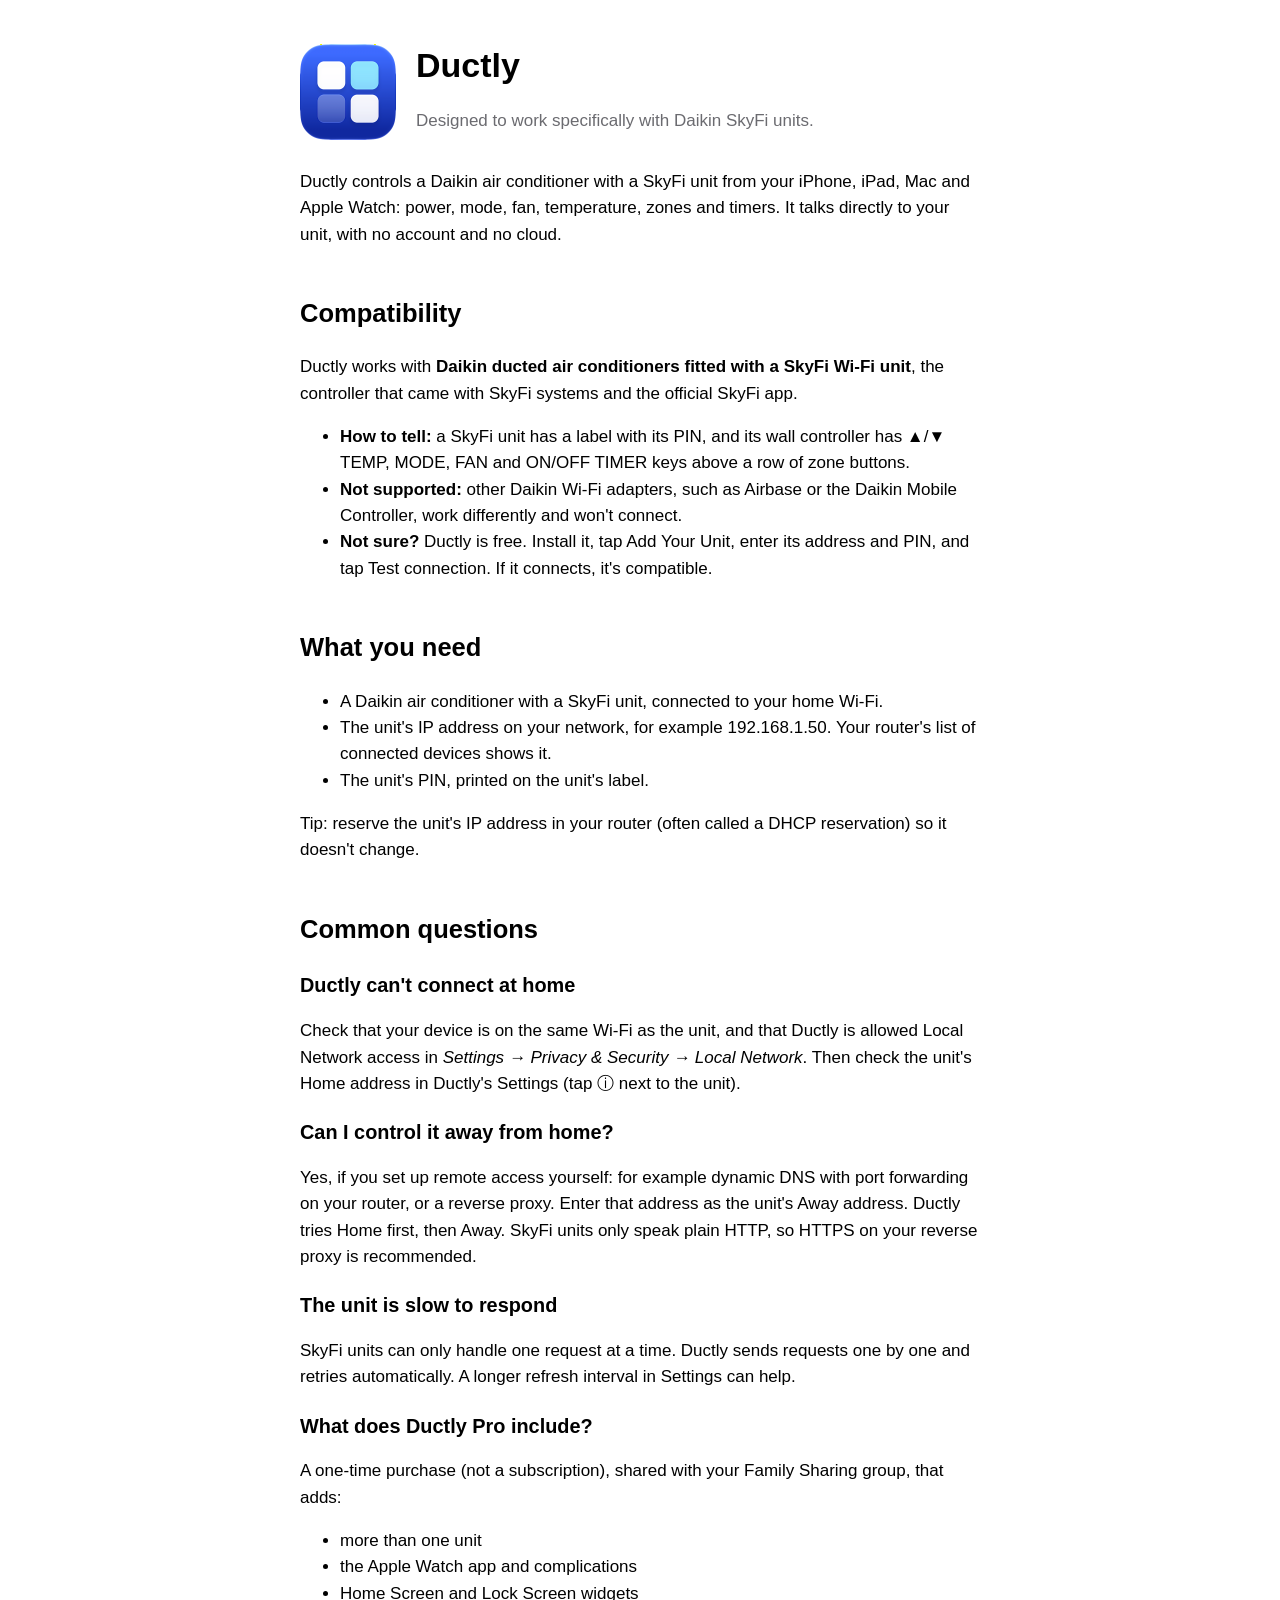
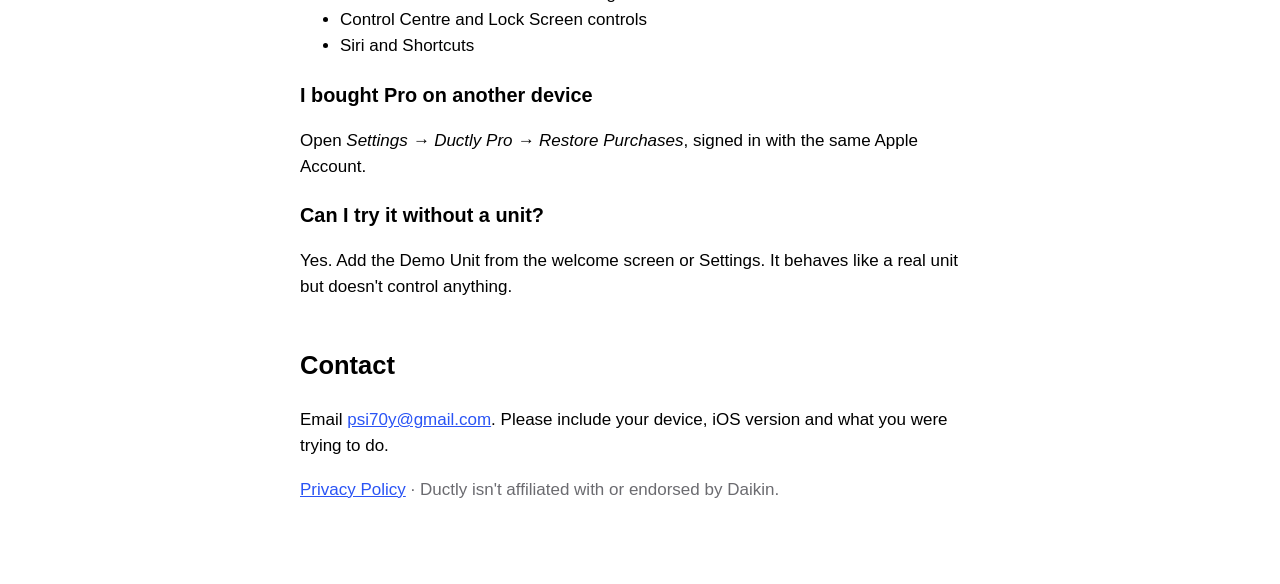
==== index.html @ b3763e6f "Publish the branded website" ====
<!doctype html>
<html lang="en-AU">
<head>
  <meta charset="utf-8">
  <meta name="viewport" content="width=device-width, initial-scale=1">
  <title>Ductly – Support</title>
  <link rel="stylesheet" href="style.css">
</head>
<body>
  <main>
    <header>
      <img src="icon.png" alt="" width="96" height="96">
      <div>
        <h1>Ductly</h1>
        <p class="muted">Designed to work specifically with Daikin SkyFi units.</p>
      </div>
    </header>

    <p>Ductly controls a Daikin air conditioner with a SkyFi unit from your iPhone, iPad, Mac and Apple Watch: power, mode, fan, temperature, zones and timers. It talks directly to your unit, with no account and no cloud.</p>

    <h2 id="compatibility">Compatibility</h2>
    <p>Ductly works with <strong>Daikin ducted air conditioners fitted with a SkyFi Wi‑Fi unit</strong>, the controller that came with SkyFi systems and the official SkyFi app.</p>
    <ul>
      <li><strong>How to tell:</strong> a SkyFi unit has a label with its PIN, and its wall controller has ▲/▼ TEMP, MODE, FAN and ON/OFF TIMER keys above a row of zone buttons.</li>
      <li><strong>Not supported:</strong> other Daikin Wi‑Fi adapters, such as Airbase or the Daikin Mobile Controller, work differently and won't connect.</li>
      <li><strong>Not sure?</strong> Ductly is free. Install it, tap Add Your Unit, enter its address and PIN, and tap Test connection. If it connects, it's compatible.</li>
    </ul>

    <h2>What you need</h2>
    <ul>
      <li>A Daikin air conditioner with a SkyFi unit, connected to your home Wi‑Fi.</li>
      <li>The unit's IP address on your network, for example 192.168.1.50. Your router's list of connected devices shows it.</li>
      <li>The unit's PIN, printed on the unit's label.</li>
    </ul>
    <p>Tip: reserve the unit's IP address in your router (often called a DHCP reservation) so it doesn't change.</p>

    <h2>Common questions</h2>

    <h3>Ductly can't connect at home</h3>
    <p>Check that your device is on the same Wi‑Fi as the unit, and that Ductly is allowed Local Network access in <em>Settings → Privacy &amp; Security → Local Network</em>. Then check the unit's Home address in Ductly's Settings (tap ⓘ next to the unit).</p>

    <h3>Can I control it away from home?</h3>
    <p>Yes, if you set up remote access yourself: for example dynamic DNS with port forwarding on your router, or a reverse proxy. Enter that address as the unit's Away address. Ductly tries Home first, then Away. SkyFi units only speak plain HTTP, so HTTPS on your reverse proxy is recommended.</p>

    <h3>The unit is slow to respond</h3>
    <p>SkyFi units can only handle one request at a time. Ductly sends requests one by one and retries automatically. A longer refresh interval in Settings can help.</p>

    <h3>What does Ductly Pro include?</h3>
    <p>A one-time purchase (not a subscription), shared with your Family Sharing group, that adds:</p>
    <ul>
      <li>more than one unit</li>
      <li>the Apple Watch app and complications</li>
      <li>Home Screen and Lock Screen widgets</li>
      <li>Control Centre and Lock Screen controls</li>
      <li>Siri and Shortcuts</li>
    </ul>

    <h3>I bought Pro on another device</h3>
    <p>Open <em>Settings → Ductly Pro → Restore Purchases</em>, signed in with the same Apple Account.</p>

    <h3>Can I try it without a unit?</h3>
    <p>Yes. Add the Demo Unit from the welcome screen or Settings. It behaves like a real unit but doesn't control anything.</p>

    <h2>Contact</h2>
    <p>Email <a href="mailto:psi70y@gmail.com">psi70y@gmail.com</a>. Please include your device, iOS version and what you were trying to do.</p>

    <p class="muted"><a href="privacy.html">Privacy Policy</a> · Ductly isn't affiliated with or endorsed by Daikin.</p>
  </main>
</body>
</html>
---- style.css ----
:root { color-scheme: light dark; --accent: #2A54F5; }
body { margin: 0; font: 17px/1.55 -apple-system, BlinkMacSystemFont, "Helvetica Neue", sans-serif; }
main { max-width: 680px; margin: 0 auto; padding: 32px 20px 64px; }
header { display: flex; align-items: center; gap: 20px; }
header img { border-radius: 22px; }
h1 { margin: 0.2em 0; }
h2 { margin-top: 1.8em; }
h3 { margin-bottom: 0.2em; }
a { color: var(--accent); }
.muted { color: #6b6b70; }
@media (prefers-color-scheme: dark) { :root { --accent: #8FB0FF; } .muted { color: #a0a0a8; } }
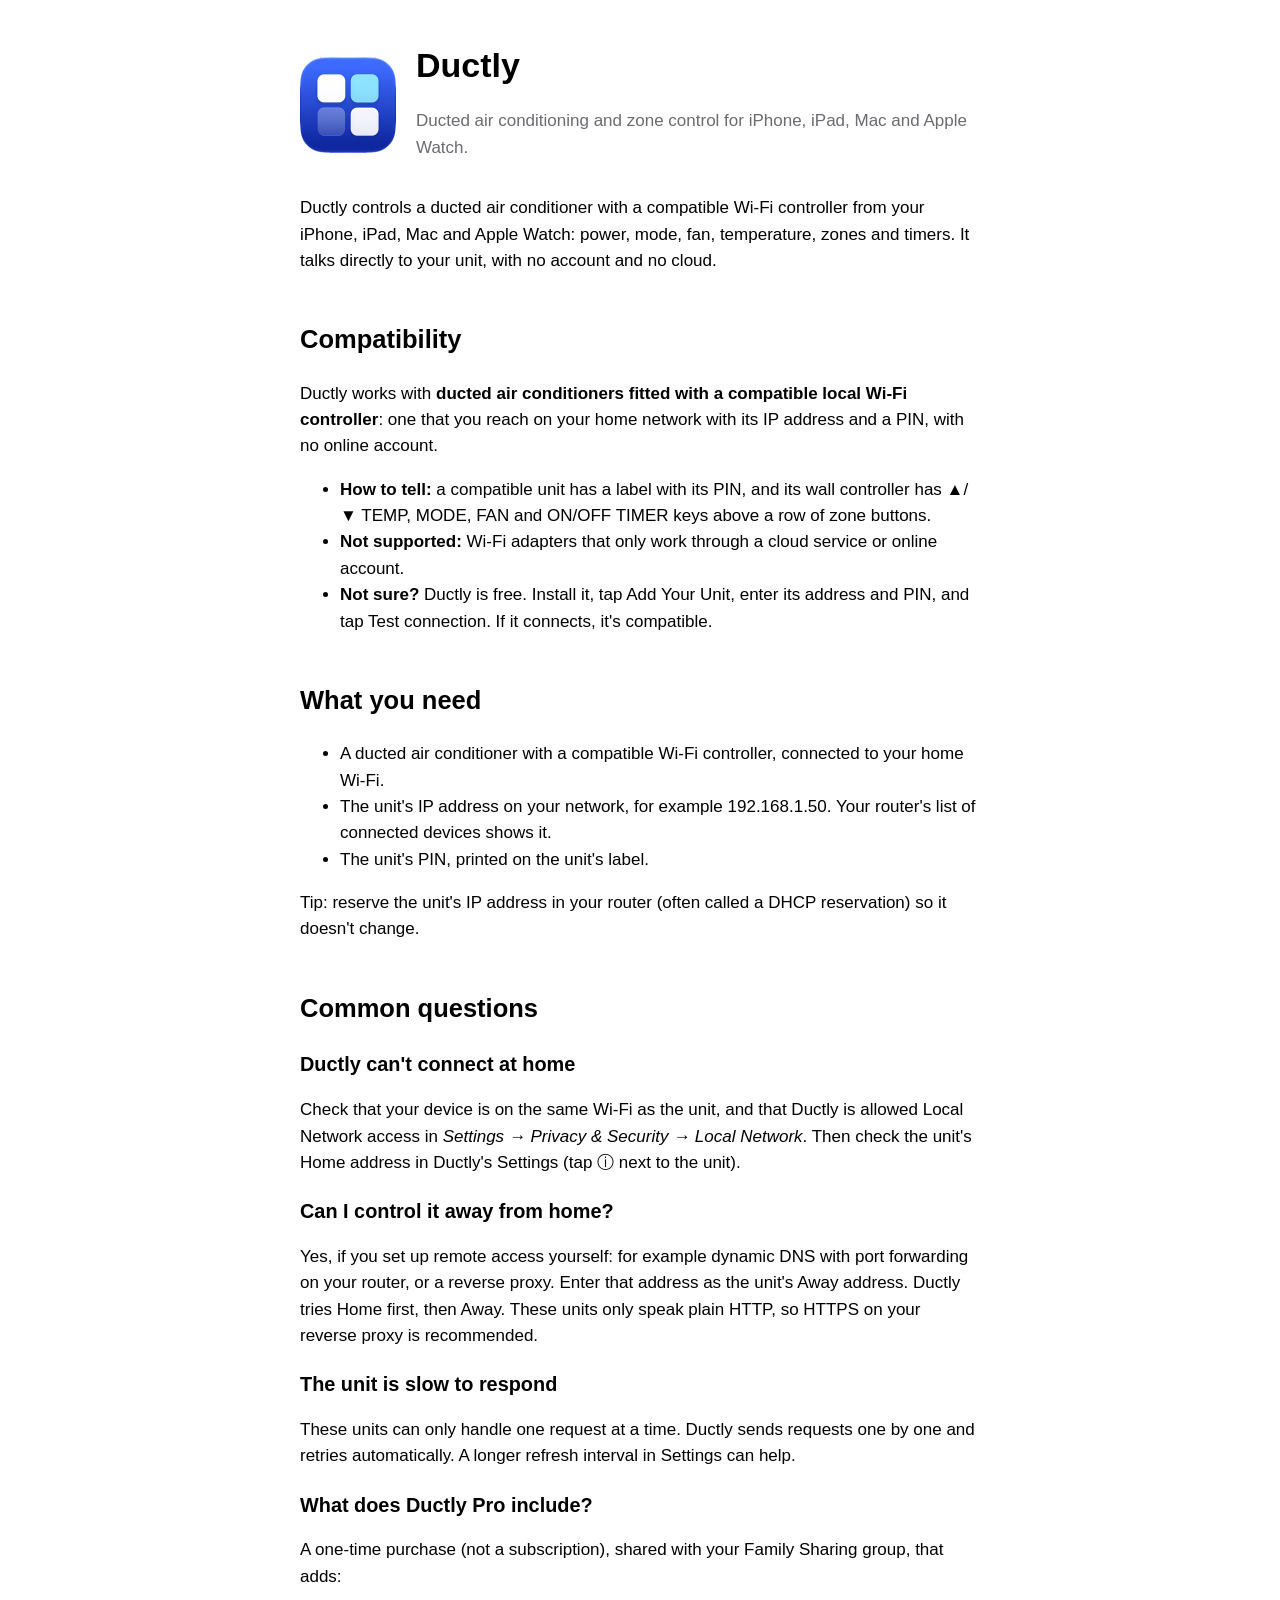
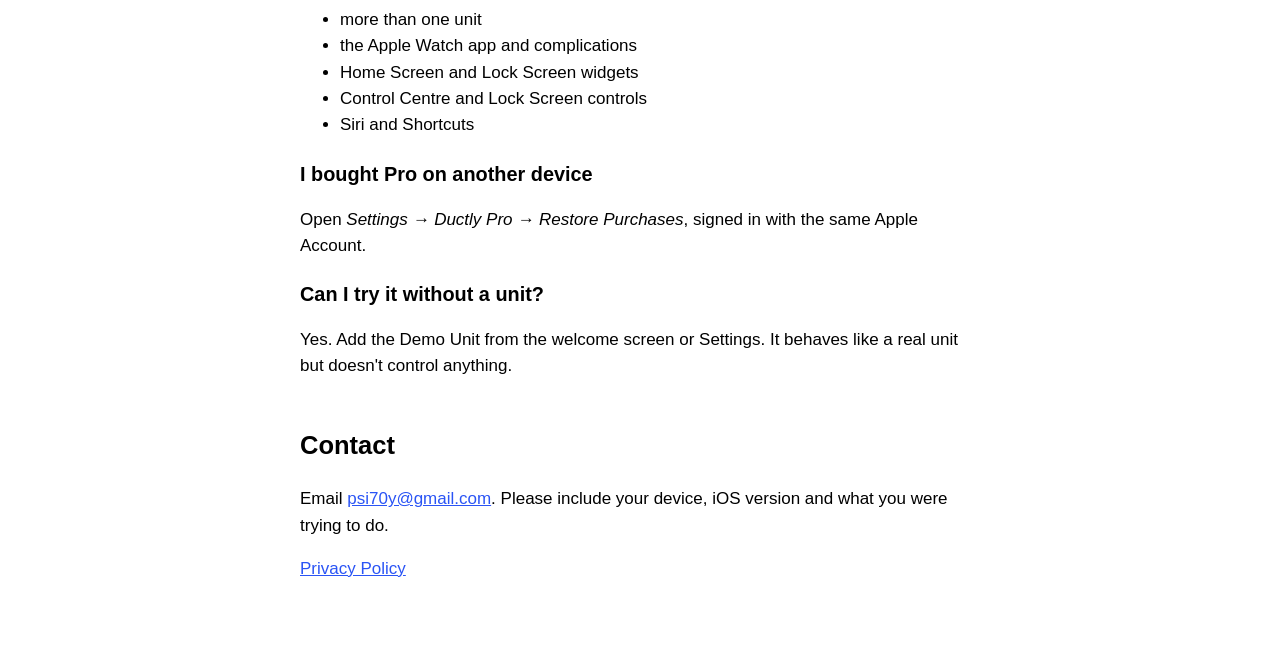
==== commit 6998b61d: "Publish the vanilla website" ====
--- a/index.html
+++ b/index.html
@@ -12,23 +12,23 @@
       <img src="icon.png" alt="" width="96" height="96">
       <div>
         <h1>Ductly</h1>
-        <p class="muted">Designed to work specifically with Daikin SkyFi units.</p>
+        <p class="muted">Ducted air conditioning and zone control for iPhone, iPad, Mac and Apple Watch.</p>
       </div>
     </header>
 
-    <p>Ductly controls a Daikin air conditioner with a SkyFi unit from your iPhone, iPad, Mac and Apple Watch: power, mode, fan, temperature, zones and timers. It talks directly to your unit, with no account and no cloud.</p>
+    <p>Ductly controls a ducted air conditioner with a compatible Wi‑Fi controller from your iPhone, iPad, Mac and Apple Watch: power, mode, fan, temperature, zones and timers. It talks directly to your unit, with no account and no cloud.</p>
 
     <h2 id="compatibility">Compatibility</h2>
-    <p>Ductly works with <strong>Daikin ducted air conditioners fitted with a SkyFi Wi‑Fi unit</strong>, the controller that came with SkyFi systems and the official SkyFi app.</p>
+    <p>Ductly works with <strong>ducted air conditioners fitted with a compatible local Wi‑Fi controller</strong>: one that you reach on your home network with its IP address and a PIN, with no online account.</p>
     <ul>
-      <li><strong>How to tell:</strong> a SkyFi unit has a label with its PIN, and its wall controller has ▲/▼ TEMP, MODE, FAN and ON/OFF TIMER keys above a row of zone buttons.</li>
-      <li><strong>Not supported:</strong> other Daikin Wi‑Fi adapters, such as Airbase or the Daikin Mobile Controller, work differently and won't connect.</li>
+      <li><strong>How to tell:</strong> a compatible unit has a label with its PIN, and its wall controller has ▲/▼ TEMP, MODE, FAN and ON/OFF TIMER keys above a row of zone buttons.</li>
+      <li><strong>Not supported:</strong> Wi‑Fi adapters that only work through a cloud service or online account.</li>
       <li><strong>Not sure?</strong> Ductly is free. Install it, tap Add Your Unit, enter its address and PIN, and tap Test connection. If it connects, it's compatible.</li>
     </ul>
 
     <h2>What you need</h2>
     <ul>
-      <li>A Daikin air conditioner with a SkyFi unit, connected to your home Wi‑Fi.</li>
+      <li>A ducted air conditioner with a compatible Wi‑Fi controller, connected to your home Wi‑Fi.</li>
       <li>The unit's IP address on your network, for example 192.168.1.50. Your router's list of connected devices shows it.</li>
       <li>The unit's PIN, printed on the unit's label.</li>
     </ul>
@@ -40,10 +40,10 @@
     <p>Check that your device is on the same Wi‑Fi as the unit, and that Ductly is allowed Local Network access in <em>Settings → Privacy &amp; Security → Local Network</em>. Then check the unit's Home address in Ductly's Settings (tap ⓘ next to the unit).</p>
 
     <h3>Can I control it away from home?</h3>
-    <p>Yes, if you set up remote access yourself: for example dynamic DNS with port forwarding on your router, or a reverse proxy. Enter that address as the unit's Away address. Ductly tries Home first, then Away. SkyFi units only speak plain HTTP, so HTTPS on your reverse proxy is recommended.</p>
+    <p>Yes, if you set up remote access yourself: for example dynamic DNS with port forwarding on your router, or a reverse proxy. Enter that address as the unit's Away address. Ductly tries Home first, then Away. These units only speak plain HTTP, so HTTPS on your reverse proxy is recommended.</p>
 
     <h3>The unit is slow to respond</h3>
-    <p>SkyFi units can only handle one request at a time. Ductly sends requests one by one and retries automatically. A longer refresh interval in Settings can help.</p>
+    <p>These units can only handle one request at a time. Ductly sends requests one by one and retries automatically. A longer refresh interval in Settings can help.</p>
 
     <h3>What does Ductly Pro include?</h3>
     <p>A one-time purchase (not a subscription), shared with your Family Sharing group, that adds:</p>
@@ -64,7 +64,7 @@
     <h2>Contact</h2>
     <p>Email <a href="mailto:psi70y@gmail.com">psi70y@gmail.com</a>. Please include your device, iOS version and what you were trying to do.</p>
 
-    <p class="muted"><a href="privacy.html">Privacy Policy</a> · Ductly isn't affiliated with or endorsed by Daikin.</p>
+    <p class="muted"><a href="privacy.html">Privacy Policy</a></p>
   </main>
 </body>
 </html>
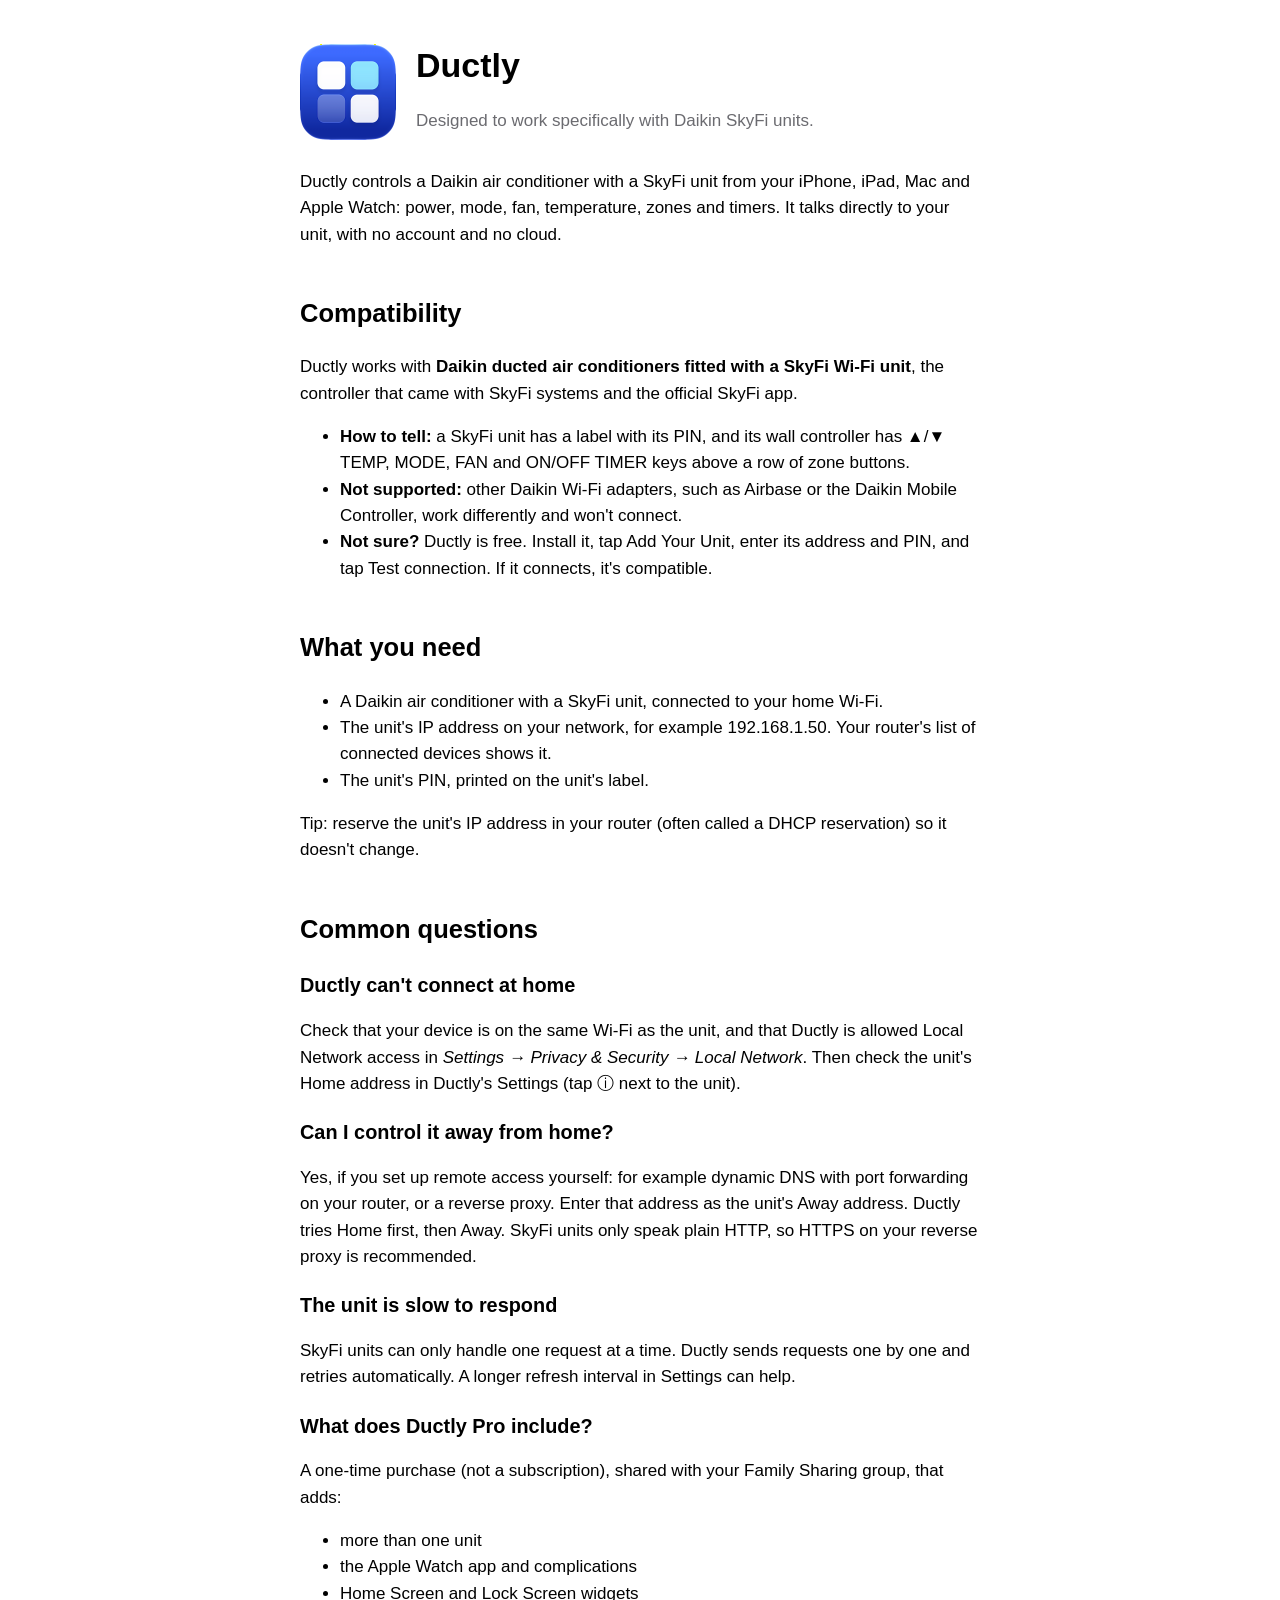
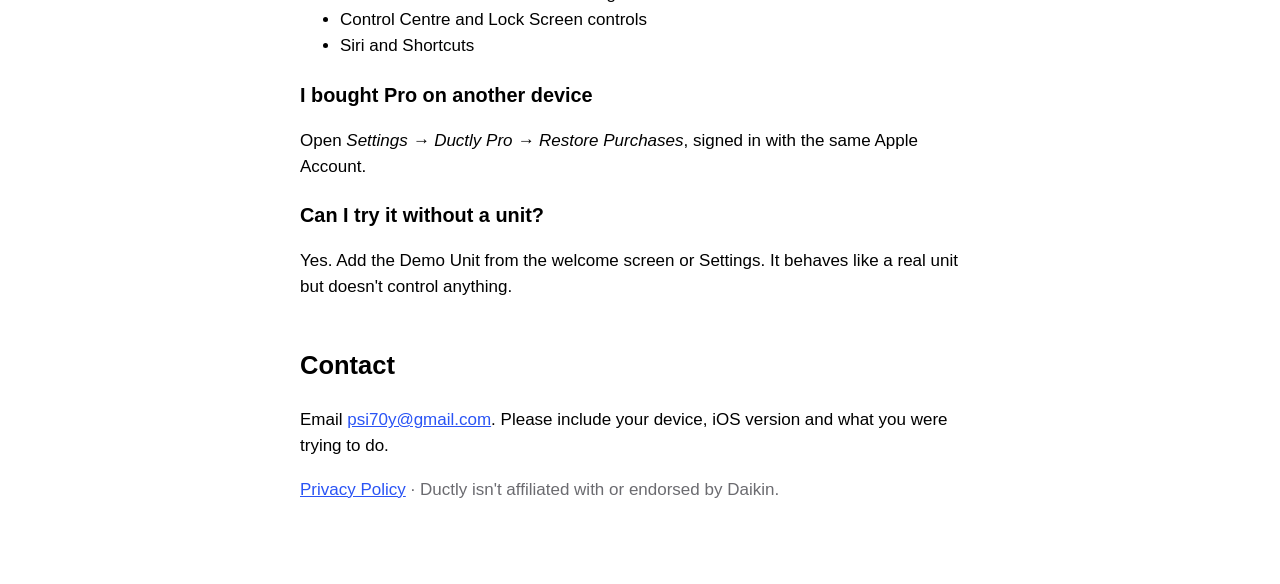
==== commit 9531ebab: "Publish the branded website" ====
--- a/index.html
+++ b/index.html
@@ -12,23 +12,23 @@
       <img src="icon.png" alt="" width="96" height="96">
       <div>
         <h1>Ductly</h1>
-        <p class="muted">Ducted air conditioning and zone control for iPhone, iPad, Mac and Apple Watch.</p>
+        <p class="muted">Designed to work specifically with Daikin SkyFi units.</p>
       </div>
     </header>
 
-    <p>Ductly controls a ducted air conditioner with a compatible Wi‑Fi controller from your iPhone, iPad, Mac and Apple Watch: power, mode, fan, temperature, zones and timers. It talks directly to your unit, with no account and no cloud.</p>
+    <p>Ductly controls a Daikin air conditioner with a SkyFi unit from your iPhone, iPad, Mac and Apple Watch: power, mode, fan, temperature, zones and timers. It talks directly to your unit, with no account and no cloud.</p>
 
     <h2 id="compatibility">Compatibility</h2>
-    <p>Ductly works with <strong>ducted air conditioners fitted with a compatible local Wi‑Fi controller</strong>: one that you reach on your home network with its IP address and a PIN, with no online account.</p>
+    <p>Ductly works with <strong>Daikin ducted air conditioners fitted with a SkyFi Wi‑Fi unit</strong>, the controller that came with SkyFi systems and the official SkyFi app.</p>
     <ul>
-      <li><strong>How to tell:</strong> a compatible unit has a label with its PIN, and its wall controller has ▲/▼ TEMP, MODE, FAN and ON/OFF TIMER keys above a row of zone buttons.</li>
-      <li><strong>Not supported:</strong> Wi‑Fi adapters that only work through a cloud service or online account.</li>
+      <li><strong>How to tell:</strong> a SkyFi unit has a label with its PIN, and its wall controller has ▲/▼ TEMP, MODE, FAN and ON/OFF TIMER keys above a row of zone buttons.</li>
+      <li><strong>Not supported:</strong> other Daikin Wi‑Fi adapters, such as Airbase or the Daikin Mobile Controller, work differently and won't connect.</li>
       <li><strong>Not sure?</strong> Ductly is free. Install it, tap Add Your Unit, enter its address and PIN, and tap Test connection. If it connects, it's compatible.</li>
     </ul>
 
     <h2>What you need</h2>
     <ul>
-      <li>A ducted air conditioner with a compatible Wi‑Fi controller, connected to your home Wi‑Fi.</li>
+      <li>A Daikin air conditioner with a SkyFi unit, connected to your home Wi‑Fi.</li>
       <li>The unit's IP address on your network, for example 192.168.1.50. Your router's list of connected devices shows it.</li>
       <li>The unit's PIN, printed on the unit's label.</li>
     </ul>
@@ -40,10 +40,10 @@
     <p>Check that your device is on the same Wi‑Fi as the unit, and that Ductly is allowed Local Network access in <em>Settings → Privacy &amp; Security → Local Network</em>. Then check the unit's Home address in Ductly's Settings (tap ⓘ next to the unit).</p>
 
     <h3>Can I control it away from home?</h3>
-    <p>Yes, if you set up remote access yourself: for example dynamic DNS with port forwarding on your router, or a reverse proxy. Enter that address as the unit's Away address. Ductly tries Home first, then Away. These units only speak plain HTTP, so HTTPS on your reverse proxy is recommended.</p>
+    <p>Yes, if you set up remote access yourself: for example dynamic DNS with port forwarding on your router, or a reverse proxy. Enter that address as the unit's Away address. Ductly tries Home first, then Away. SkyFi units only speak plain HTTP, so HTTPS on your reverse proxy is recommended.</p>
 
     <h3>The unit is slow to respond</h3>
-    <p>These units can only handle one request at a time. Ductly sends requests one by one and retries automatically. A longer refresh interval in Settings can help.</p>
+    <p>SkyFi units can only handle one request at a time. Ductly sends requests one by one and retries automatically. A longer refresh interval in Settings can help.</p>
 
     <h3>What does Ductly Pro include?</h3>
     <p>A one-time purchase (not a subscription), shared with your Family Sharing group, that adds:</p>
@@ -64,7 +64,7 @@
     <h2>Contact</h2>
     <p>Email <a href="mailto:psi70y@gmail.com">psi70y@gmail.com</a>. Please include your device, iOS version and what you were trying to do.</p>
 
-    <p class="muted"><a href="privacy.html">Privacy Policy</a></p>
+    <p class="muted"><a href="privacy.html">Privacy Policy</a> · Ductly isn't affiliated with or endorsed by Daikin.</p>
   </main>
 </body>
 </html>
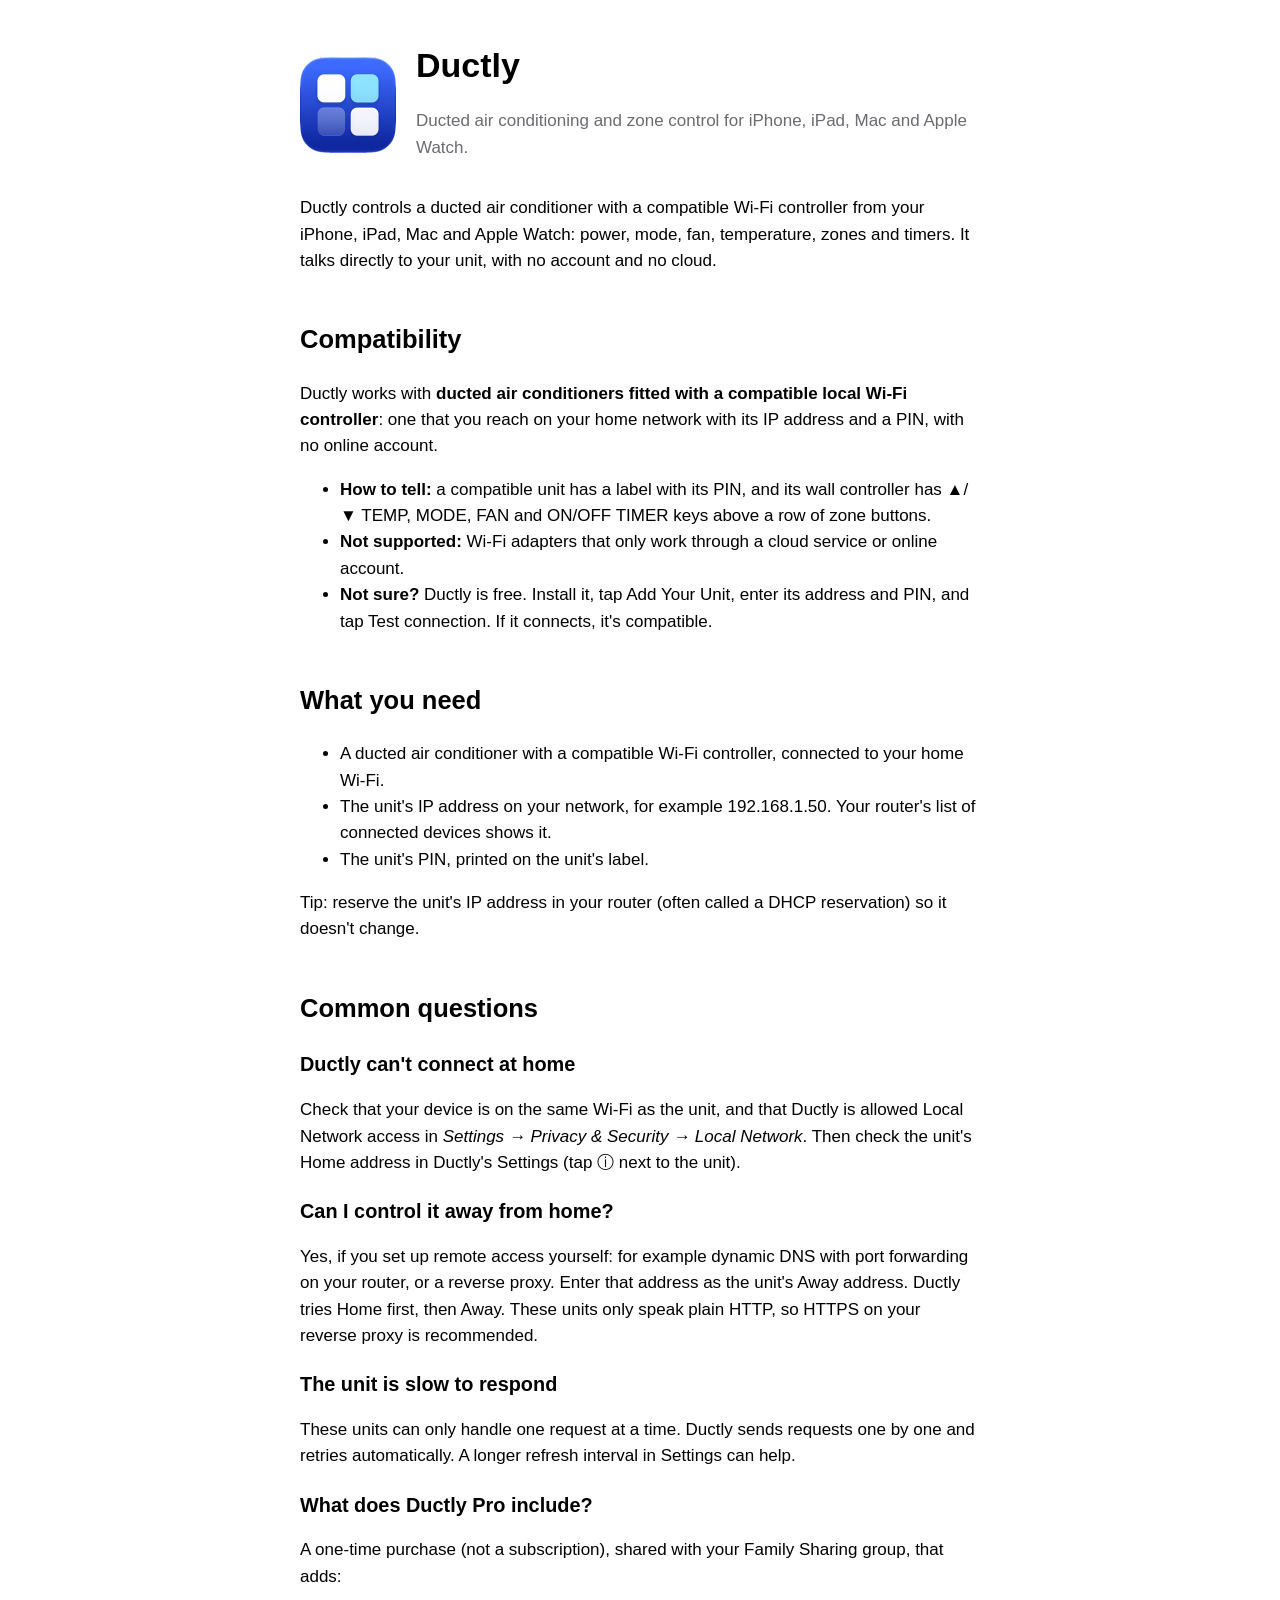
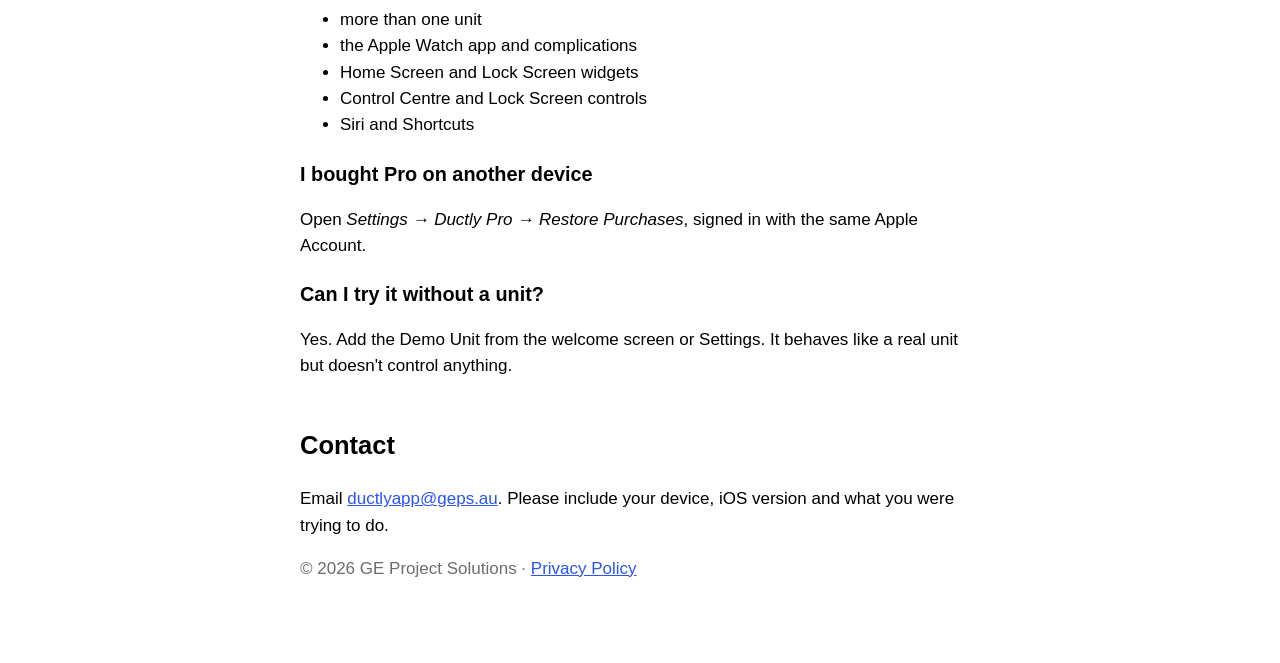
==== commit 16d1556f: "Publish the vanilla website" ====
--- a/index.html
+++ b/index.html
@@ -12,23 +12,23 @@
       <img src="icon.png" alt="" width="96" height="96">
       <div>
         <h1>Ductly</h1>
-        <p class="muted">Designed to work specifically with Daikin SkyFi units.</p>
+        <p class="muted">Ducted air conditioning and zone control for iPhone, iPad, Mac and Apple Watch.</p>
       </div>
     </header>
 
-    <p>Ductly controls a Daikin air conditioner with a SkyFi unit from your iPhone, iPad, Mac and Apple Watch: power, mode, fan, temperature, zones and timers. It talks directly to your unit, with no account and no cloud.</p>
+    <p>Ductly controls a ducted air conditioner with a compatible Wi‑Fi controller from your iPhone, iPad, Mac and Apple Watch: power, mode, fan, temperature, zones and timers. It talks directly to your unit, with no account and no cloud.</p>
 
     <h2 id="compatibility">Compatibility</h2>
-    <p>Ductly works with <strong>Daikin ducted air conditioners fitted with a SkyFi Wi‑Fi unit</strong>, the controller that came with SkyFi systems and the official SkyFi app.</p>
+    <p>Ductly works with <strong>ducted air conditioners fitted with a compatible local Wi‑Fi controller</strong>: one that you reach on your home network with its IP address and a PIN, with no online account.</p>
     <ul>
-      <li><strong>How to tell:</strong> a SkyFi unit has a label with its PIN, and its wall controller has ▲/▼ TEMP, MODE, FAN and ON/OFF TIMER keys above a row of zone buttons.</li>
-      <li><strong>Not supported:</strong> other Daikin Wi‑Fi adapters, such as Airbase or the Daikin Mobile Controller, work differently and won't connect.</li>
+      <li><strong>How to tell:</strong> a compatible unit has a label with its PIN, and its wall controller has ▲/▼ TEMP, MODE, FAN and ON/OFF TIMER keys above a row of zone buttons.</li>
+      <li><strong>Not supported:</strong> Wi‑Fi adapters that only work through a cloud service or online account.</li>
       <li><strong>Not sure?</strong> Ductly is free. Install it, tap Add Your Unit, enter its address and PIN, and tap Test connection. If it connects, it's compatible.</li>
     </ul>
 
     <h2>What you need</h2>
     <ul>
-      <li>A Daikin air conditioner with a SkyFi unit, connected to your home Wi‑Fi.</li>
+      <li>A ducted air conditioner with a compatible Wi‑Fi controller, connected to your home Wi‑Fi.</li>
       <li>The unit's IP address on your network, for example 192.168.1.50. Your router's list of connected devices shows it.</li>
       <li>The unit's PIN, printed on the unit's label.</li>
     </ul>
@@ -40,10 +40,10 @@
     <p>Check that your device is on the same Wi‑Fi as the unit, and that Ductly is allowed Local Network access in <em>Settings → Privacy &amp; Security → Local Network</em>. Then check the unit's Home address in Ductly's Settings (tap ⓘ next to the unit).</p>
 
     <h3>Can I control it away from home?</h3>
-    <p>Yes, if you set up remote access yourself: for example dynamic DNS with port forwarding on your router, or a reverse proxy. Enter that address as the unit's Away address. Ductly tries Home first, then Away. SkyFi units only speak plain HTTP, so HTTPS on your reverse proxy is recommended.</p>
+    <p>Yes, if you set up remote access yourself: for example dynamic DNS with port forwarding on your router, or a reverse proxy. Enter that address as the unit's Away address. Ductly tries Home first, then Away. These units only speak plain HTTP, so HTTPS on your reverse proxy is recommended.</p>
 
     <h3>The unit is slow to respond</h3>
-    <p>SkyFi units can only handle one request at a time. Ductly sends requests one by one and retries automatically. A longer refresh interval in Settings can help.</p>
+    <p>These units can only handle one request at a time. Ductly sends requests one by one and retries automatically. A longer refresh interval in Settings can help.</p>
 
     <h3>What does Ductly Pro include?</h3>
     <p>A one-time purchase (not a subscription), shared with your Family Sharing group, that adds:</p>
@@ -62,9 +62,9 @@
     <p>Yes. Add the Demo Unit from the welcome screen or Settings. It behaves like a real unit but doesn't control anything.</p>
 
     <h2>Contact</h2>
-    <p>Email <a href="mailto:psi70y@gmail.com">psi70y@gmail.com</a>. Please include your device, iOS version and what you were trying to do.</p>
+    <p>Email <a href="mailto:ductlyapp@geps.au">ductlyapp@geps.au</a>. Please include your device, iOS version and what you were trying to do.</p>
 
-    <p class="muted"><a href="privacy.html">Privacy Policy</a> · Ductly isn't affiliated with or endorsed by Daikin.</p>
+    <p class="muted">© 2026 GE Project Solutions · <a href="privacy.html">Privacy Policy</a></p>
   </main>
 </body>
 </html>
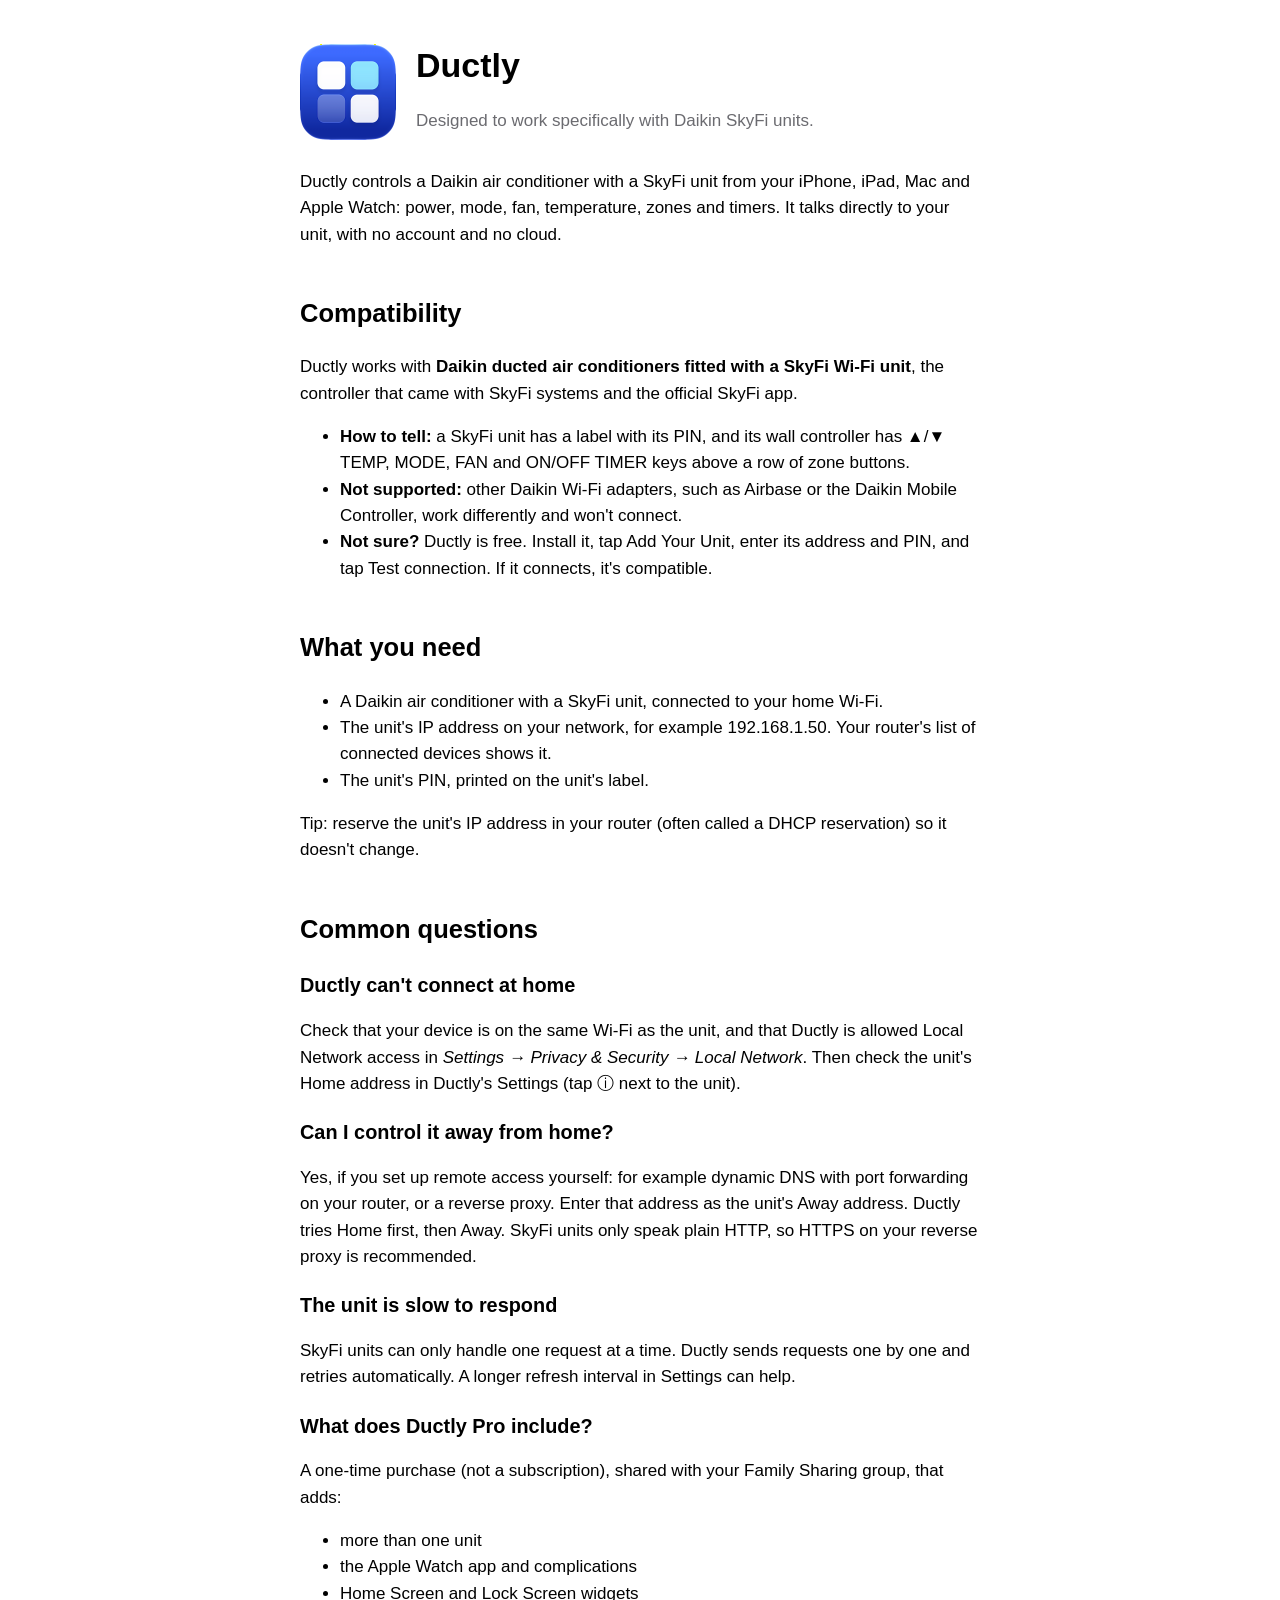
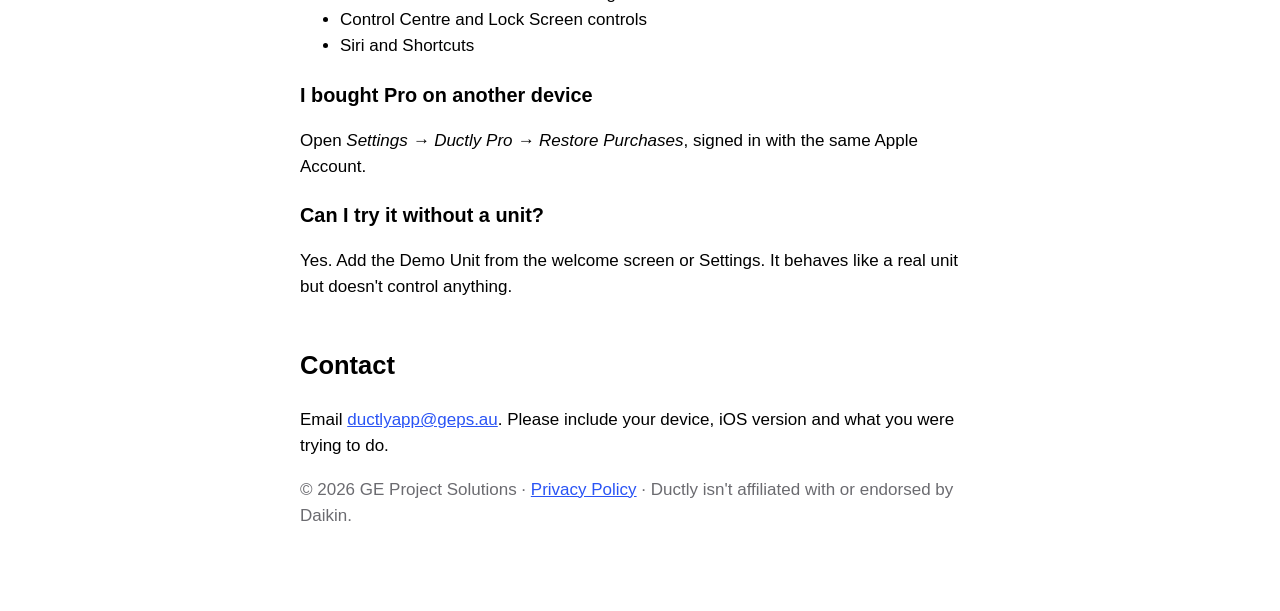
==== commit 234db356: "Publish the branded website" ====
--- a/index.html
+++ b/index.html
@@ -12,23 +12,23 @@
       <img src="icon.png" alt="" width="96" height="96">
       <div>
         <h1>Ductly</h1>
-        <p class="muted">Ducted air conditioning and zone control for iPhone, iPad, Mac and Apple Watch.</p>
+        <p class="muted">Designed to work specifically with Daikin SkyFi units.</p>
       </div>
     </header>
 
-    <p>Ductly controls a ducted air conditioner with a compatible Wi‑Fi controller from your iPhone, iPad, Mac and Apple Watch: power, mode, fan, temperature, zones and timers. It talks directly to your unit, with no account and no cloud.</p>
+    <p>Ductly controls a Daikin air conditioner with a SkyFi unit from your iPhone, iPad, Mac and Apple Watch: power, mode, fan, temperature, zones and timers. It talks directly to your unit, with no account and no cloud.</p>
 
     <h2 id="compatibility">Compatibility</h2>
-    <p>Ductly works with <strong>ducted air conditioners fitted with a compatible local Wi‑Fi controller</strong>: one that you reach on your home network with its IP address and a PIN, with no online account.</p>
+    <p>Ductly works with <strong>Daikin ducted air conditioners fitted with a SkyFi Wi‑Fi unit</strong>, the controller that came with SkyFi systems and the official SkyFi app.</p>
     <ul>
-      <li><strong>How to tell:</strong> a compatible unit has a label with its PIN, and its wall controller has ▲/▼ TEMP, MODE, FAN and ON/OFF TIMER keys above a row of zone buttons.</li>
-      <li><strong>Not supported:</strong> Wi‑Fi adapters that only work through a cloud service or online account.</li>
+      <li><strong>How to tell:</strong> a SkyFi unit has a label with its PIN, and its wall controller has ▲/▼ TEMP, MODE, FAN and ON/OFF TIMER keys above a row of zone buttons.</li>
+      <li><strong>Not supported:</strong> other Daikin Wi‑Fi adapters, such as Airbase or the Daikin Mobile Controller, work differently and won't connect.</li>
       <li><strong>Not sure?</strong> Ductly is free. Install it, tap Add Your Unit, enter its address and PIN, and tap Test connection. If it connects, it's compatible.</li>
     </ul>
 
     <h2>What you need</h2>
     <ul>
-      <li>A ducted air conditioner with a compatible Wi‑Fi controller, connected to your home Wi‑Fi.</li>
+      <li>A Daikin air conditioner with a SkyFi unit, connected to your home Wi‑Fi.</li>
       <li>The unit's IP address on your network, for example 192.168.1.50. Your router's list of connected devices shows it.</li>
       <li>The unit's PIN, printed on the unit's label.</li>
     </ul>
@@ -40,10 +40,10 @@
     <p>Check that your device is on the same Wi‑Fi as the unit, and that Ductly is allowed Local Network access in <em>Settings → Privacy &amp; Security → Local Network</em>. Then check the unit's Home address in Ductly's Settings (tap ⓘ next to the unit).</p>
 
     <h3>Can I control it away from home?</h3>
-    <p>Yes, if you set up remote access yourself: for example dynamic DNS with port forwarding on your router, or a reverse proxy. Enter that address as the unit's Away address. Ductly tries Home first, then Away. These units only speak plain HTTP, so HTTPS on your reverse proxy is recommended.</p>
+    <p>Yes, if you set up remote access yourself: for example dynamic DNS with port forwarding on your router, or a reverse proxy. Enter that address as the unit's Away address. Ductly tries Home first, then Away. SkyFi units only speak plain HTTP, so HTTPS on your reverse proxy is recommended.</p>
 
     <h3>The unit is slow to respond</h3>
-    <p>These units can only handle one request at a time. Ductly sends requests one by one and retries automatically. A longer refresh interval in Settings can help.</p>
+    <p>SkyFi units can only handle one request at a time. Ductly sends requests one by one and retries automatically. A longer refresh interval in Settings can help.</p>
 
     <h3>What does Ductly Pro include?</h3>
     <p>A one-time purchase (not a subscription), shared with your Family Sharing group, that adds:</p>
@@ -64,7 +64,7 @@
     <h2>Contact</h2>
     <p>Email <a href="mailto:ductlyapp@geps.au">ductlyapp@geps.au</a>. Please include your device, iOS version and what you were trying to do.</p>
 
-    <p class="muted">© 2026 GE Project Solutions · <a href="privacy.html">Privacy Policy</a></p>
+    <p class="muted">© 2026 GE Project Solutions · <a href="privacy.html">Privacy Policy</a> · Ductly isn't affiliated with or endorsed by Daikin.</p>
   </main>
 </body>
 </html>
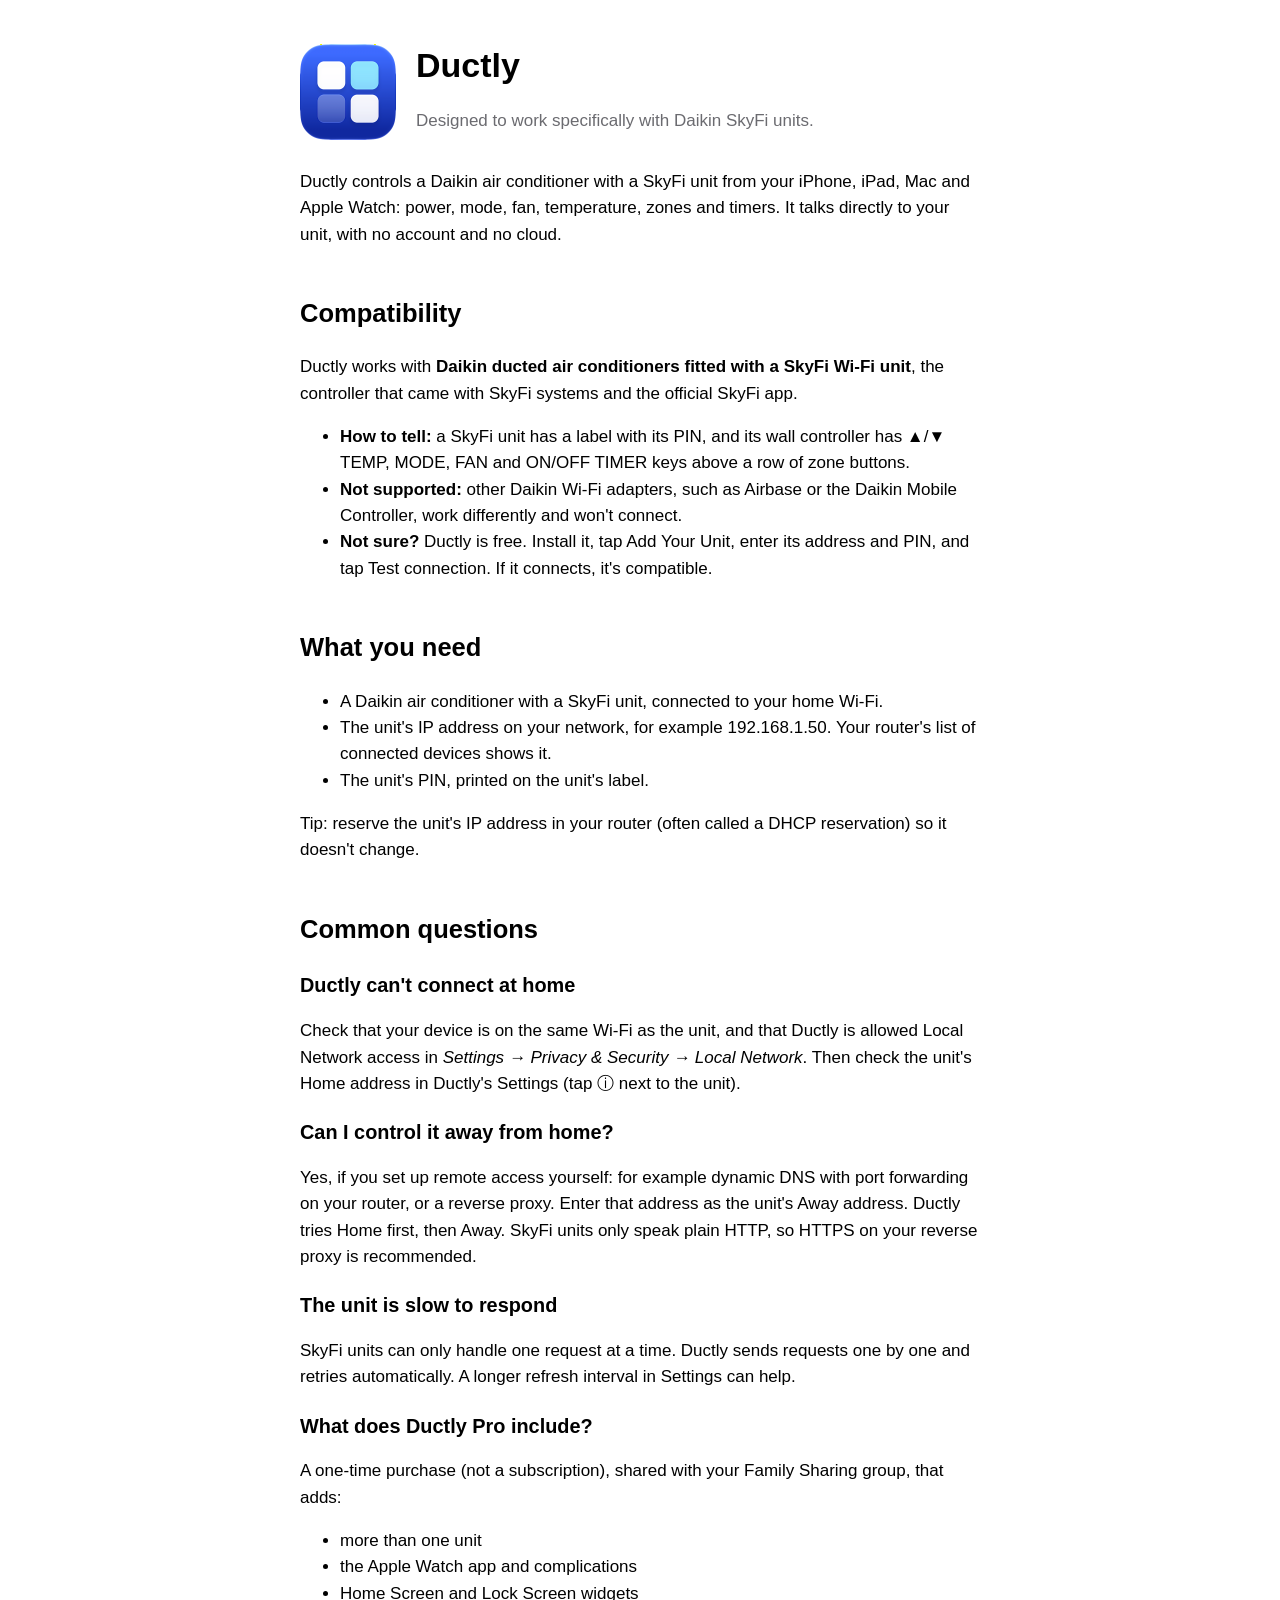
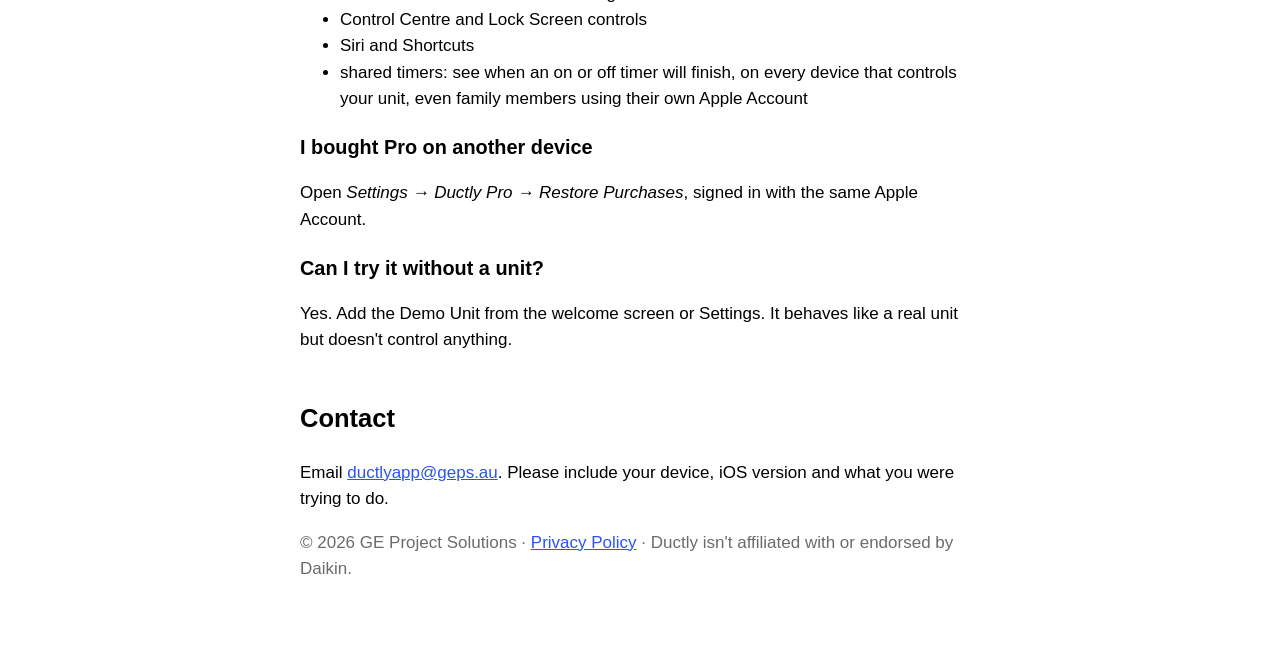
==== commit c4c1a301: "Publish the branded website" ====
--- a/index.html
+++ b/index.html
@@ -53,6 +53,7 @@
       <li>Home Screen and Lock Screen widgets</li>
       <li>Control Centre and Lock Screen controls</li>
       <li>Siri and Shortcuts</li>
+      <li>shared timers: see when an on or off timer will finish, on every device that controls your unit, even family members using their own Apple Account</li>
     </ul>
 
     <h3>I bought Pro on another device</h3>
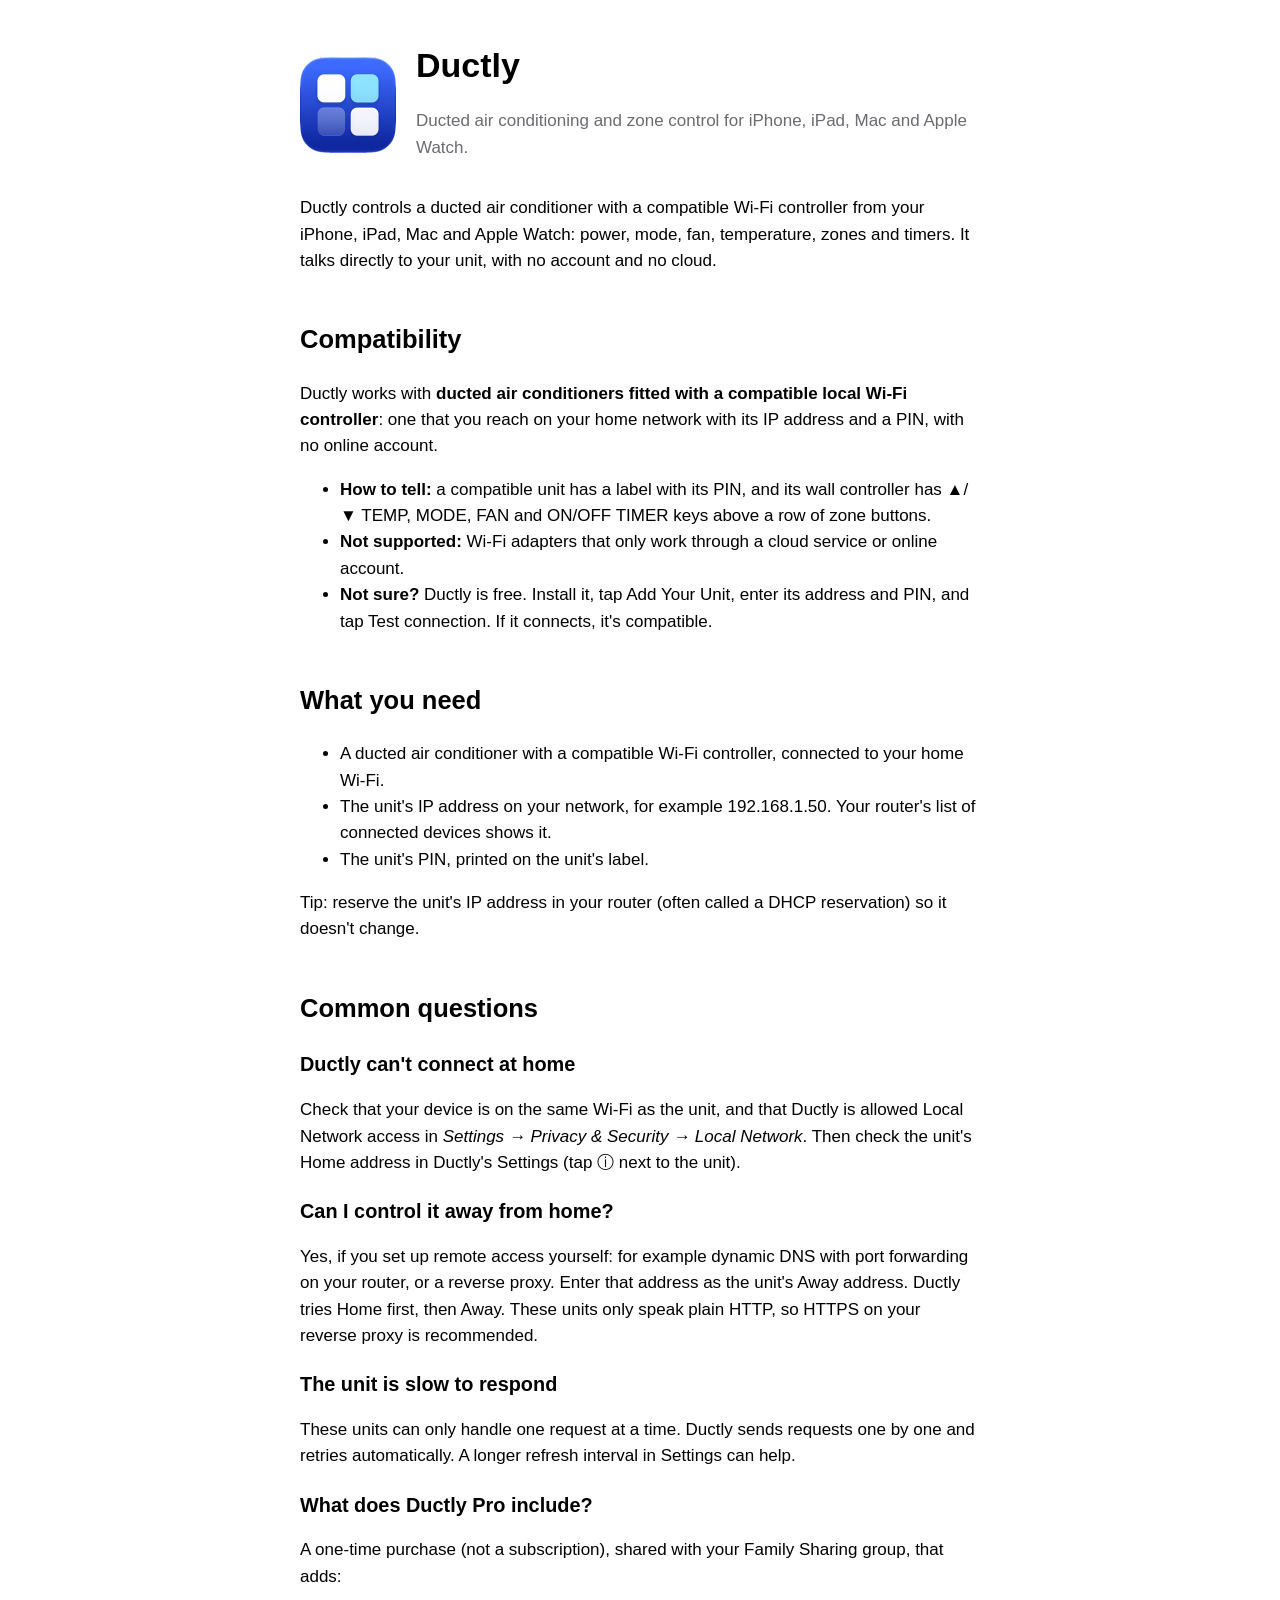
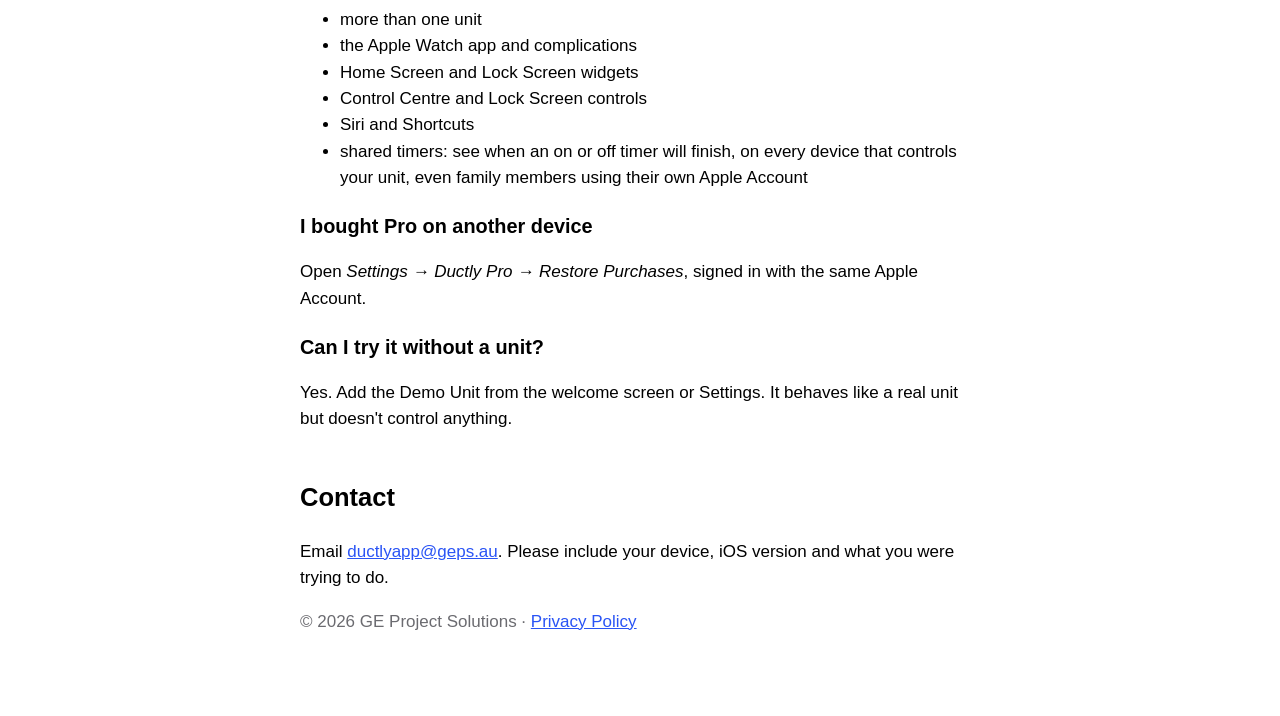
==== commit 36dff06a: "Publish the vanilla website" ====
--- a/index.html
+++ b/index.html
@@ -12,23 +12,23 @@
       <img src="icon.png" alt="" width="96" height="96">
       <div>
         <h1>Ductly</h1>
-        <p class="muted">Designed to work specifically with Daikin SkyFi units.</p>
+        <p class="muted">Ducted air conditioning and zone control for iPhone, iPad, Mac and Apple Watch.</p>
       </div>
     </header>
 
-    <p>Ductly controls a Daikin air conditioner with a SkyFi unit from your iPhone, iPad, Mac and Apple Watch: power, mode, fan, temperature, zones and timers. It talks directly to your unit, with no account and no cloud.</p>
+    <p>Ductly controls a ducted air conditioner with a compatible Wi‑Fi controller from your iPhone, iPad, Mac and Apple Watch: power, mode, fan, temperature, zones and timers. It talks directly to your unit, with no account and no cloud.</p>
 
     <h2 id="compatibility">Compatibility</h2>
-    <p>Ductly works with <strong>Daikin ducted air conditioners fitted with a SkyFi Wi‑Fi unit</strong>, the controller that came with SkyFi systems and the official SkyFi app.</p>
+    <p>Ductly works with <strong>ducted air conditioners fitted with a compatible local Wi‑Fi controller</strong>: one that you reach on your home network with its IP address and a PIN, with no online account.</p>
     <ul>
-      <li><strong>How to tell:</strong> a SkyFi unit has a label with its PIN, and its wall controller has ▲/▼ TEMP, MODE, FAN and ON/OFF TIMER keys above a row of zone buttons.</li>
-      <li><strong>Not supported:</strong> other Daikin Wi‑Fi adapters, such as Airbase or the Daikin Mobile Controller, work differently and won't connect.</li>
+      <li><strong>How to tell:</strong> a compatible unit has a label with its PIN, and its wall controller has ▲/▼ TEMP, MODE, FAN and ON/OFF TIMER keys above a row of zone buttons.</li>
+      <li><strong>Not supported:</strong> Wi‑Fi adapters that only work through a cloud service or online account.</li>
       <li><strong>Not sure?</strong> Ductly is free. Install it, tap Add Your Unit, enter its address and PIN, and tap Test connection. If it connects, it's compatible.</li>
     </ul>
 
     <h2>What you need</h2>
     <ul>
-      <li>A Daikin air conditioner with a SkyFi unit, connected to your home Wi‑Fi.</li>
+      <li>A ducted air conditioner with a compatible Wi‑Fi controller, connected to your home Wi‑Fi.</li>
       <li>The unit's IP address on your network, for example 192.168.1.50. Your router's list of connected devices shows it.</li>
       <li>The unit's PIN, printed on the unit's label.</li>
     </ul>
@@ -40,10 +40,10 @@
     <p>Check that your device is on the same Wi‑Fi as the unit, and that Ductly is allowed Local Network access in <em>Settings → Privacy &amp; Security → Local Network</em>. Then check the unit's Home address in Ductly's Settings (tap ⓘ next to the unit).</p>
 
     <h3>Can I control it away from home?</h3>
-    <p>Yes, if you set up remote access yourself: for example dynamic DNS with port forwarding on your router, or a reverse proxy. Enter that address as the unit's Away address. Ductly tries Home first, then Away. SkyFi units only speak plain HTTP, so HTTPS on your reverse proxy is recommended.</p>
+    <p>Yes, if you set up remote access yourself: for example dynamic DNS with port forwarding on your router, or a reverse proxy. Enter that address as the unit's Away address. Ductly tries Home first, then Away. These units only speak plain HTTP, so HTTPS on your reverse proxy is recommended.</p>
 
     <h3>The unit is slow to respond</h3>
-    <p>SkyFi units can only handle one request at a time. Ductly sends requests one by one and retries automatically. A longer refresh interval in Settings can help.</p>
+    <p>These units can only handle one request at a time. Ductly sends requests one by one and retries automatically. A longer refresh interval in Settings can help.</p>
 
     <h3>What does Ductly Pro include?</h3>
     <p>A one-time purchase (not a subscription), shared with your Family Sharing group, that adds:</p>
@@ -65,7 +65,7 @@
     <h2>Contact</h2>
     <p>Email <a href="mailto:ductlyapp@geps.au">ductlyapp@geps.au</a>. Please include your device, iOS version and what you were trying to do.</p>
 
-    <p class="muted">© 2026 GE Project Solutions · <a href="privacy.html">Privacy Policy</a> · Ductly isn't affiliated with or endorsed by Daikin.</p>
+    <p class="muted">© 2026 GE Project Solutions · <a href="privacy.html">Privacy Policy</a></p>
   </main>
 </body>
 </html>
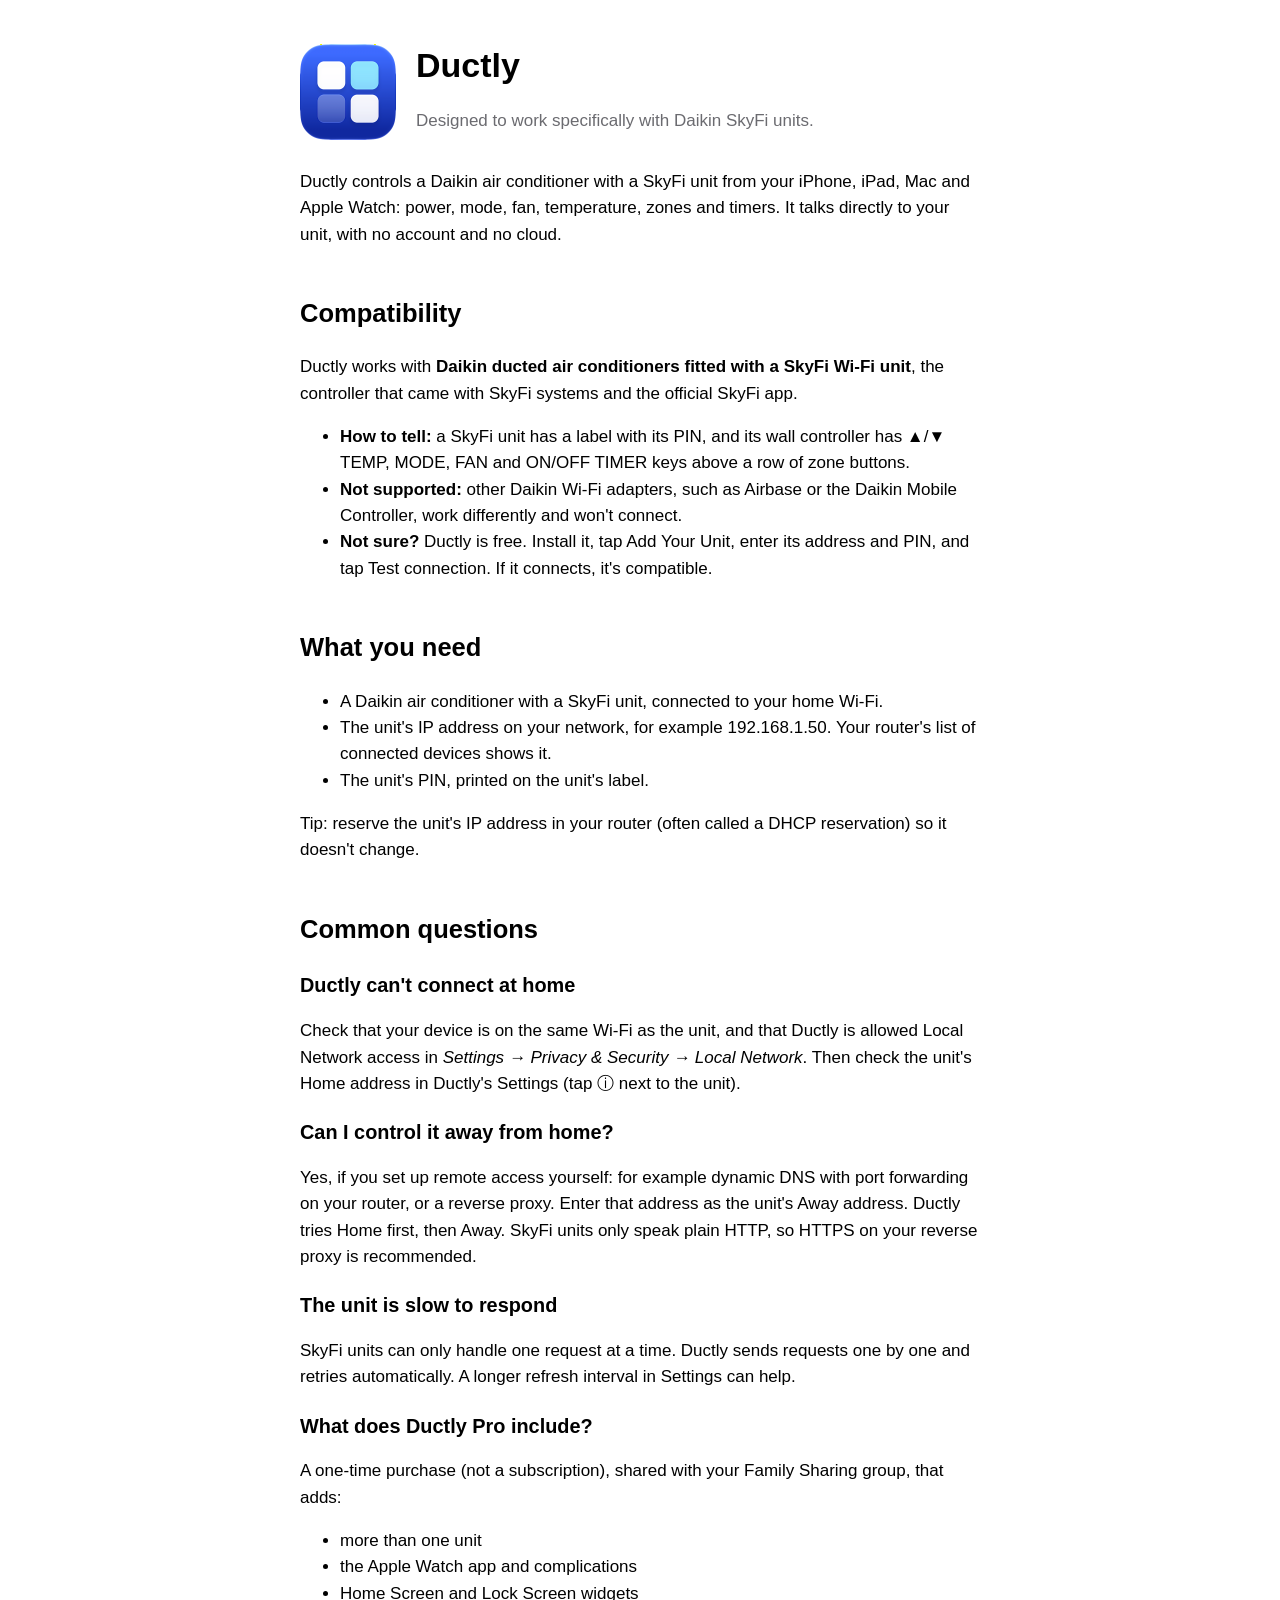
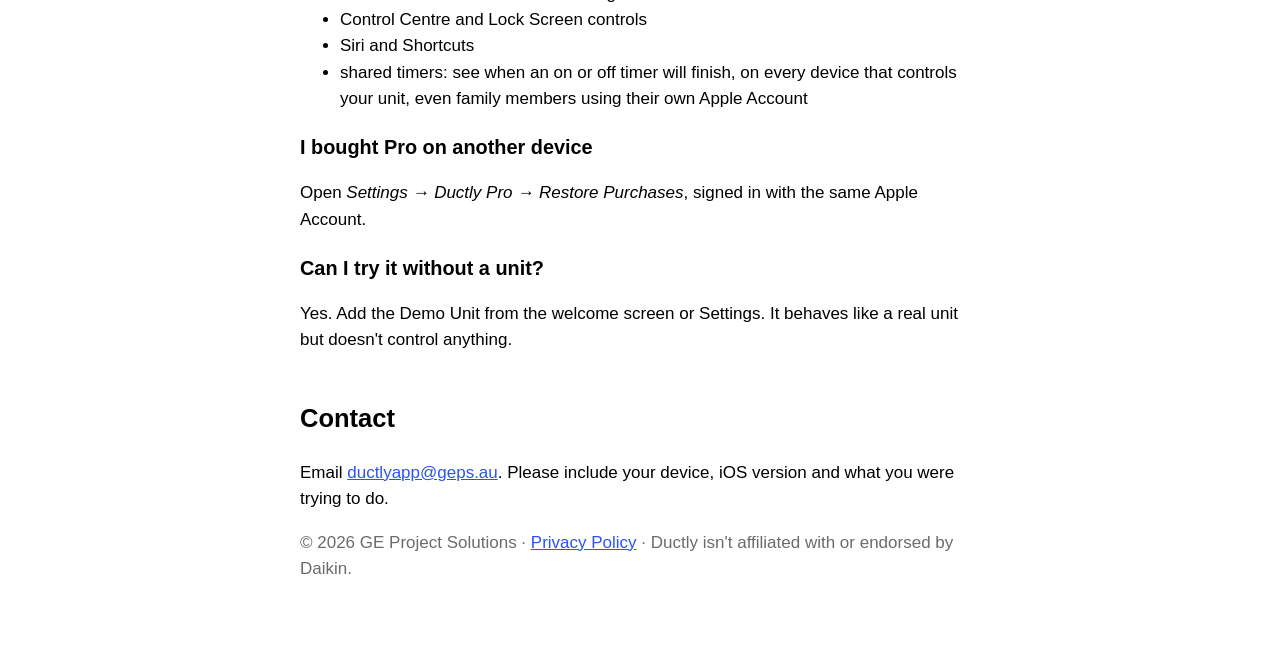
==== commit 14938717: "Publish the branded website" ====
--- a/index.html
+++ b/index.html
@@ -12,23 +12,23 @@
       <img src="icon.png" alt="" width="96" height="96">
       <div>
         <h1>Ductly</h1>
-        <p class="muted">Ducted air conditioning and zone control for iPhone, iPad, Mac and Apple Watch.</p>
+        <p class="muted">Designed to work specifically with Daikin SkyFi units.</p>
       </div>
     </header>
 
-    <p>Ductly controls a ducted air conditioner with a compatible Wi‑Fi controller from your iPhone, iPad, Mac and Apple Watch: power, mode, fan, temperature, zones and timers. It talks directly to your unit, with no account and no cloud.</p>
+    <p>Ductly controls a Daikin air conditioner with a SkyFi unit from your iPhone, iPad, Mac and Apple Watch: power, mode, fan, temperature, zones and timers. It talks directly to your unit, with no account and no cloud.</p>
 
     <h2 id="compatibility">Compatibility</h2>
-    <p>Ductly works with <strong>ducted air conditioners fitted with a compatible local Wi‑Fi controller</strong>: one that you reach on your home network with its IP address and a PIN, with no online account.</p>
+    <p>Ductly works with <strong>Daikin ducted air conditioners fitted with a SkyFi Wi‑Fi unit</strong>, the controller that came with SkyFi systems and the official SkyFi app.</p>
     <ul>
-      <li><strong>How to tell:</strong> a compatible unit has a label with its PIN, and its wall controller has ▲/▼ TEMP, MODE, FAN and ON/OFF TIMER keys above a row of zone buttons.</li>
-      <li><strong>Not supported:</strong> Wi‑Fi adapters that only work through a cloud service or online account.</li>
+      <li><strong>How to tell:</strong> a SkyFi unit has a label with its PIN, and its wall controller has ▲/▼ TEMP, MODE, FAN and ON/OFF TIMER keys above a row of zone buttons.</li>
+      <li><strong>Not supported:</strong> other Daikin Wi‑Fi adapters, such as Airbase or the Daikin Mobile Controller, work differently and won't connect.</li>
       <li><strong>Not sure?</strong> Ductly is free. Install it, tap Add Your Unit, enter its address and PIN, and tap Test connection. If it connects, it's compatible.</li>
     </ul>
 
     <h2>What you need</h2>
     <ul>
-      <li>A ducted air conditioner with a compatible Wi‑Fi controller, connected to your home Wi‑Fi.</li>
+      <li>A Daikin air conditioner with a SkyFi unit, connected to your home Wi‑Fi.</li>
       <li>The unit's IP address on your network, for example 192.168.1.50. Your router's list of connected devices shows it.</li>
       <li>The unit's PIN, printed on the unit's label.</li>
     </ul>
@@ -40,10 +40,10 @@
     <p>Check that your device is on the same Wi‑Fi as the unit, and that Ductly is allowed Local Network access in <em>Settings → Privacy &amp; Security → Local Network</em>. Then check the unit's Home address in Ductly's Settings (tap ⓘ next to the unit).</p>
 
     <h3>Can I control it away from home?</h3>
-    <p>Yes, if you set up remote access yourself: for example dynamic DNS with port forwarding on your router, or a reverse proxy. Enter that address as the unit's Away address. Ductly tries Home first, then Away. These units only speak plain HTTP, so HTTPS on your reverse proxy is recommended.</p>
+    <p>Yes, if you set up remote access yourself: for example dynamic DNS with port forwarding on your router, or a reverse proxy. Enter that address as the unit's Away address. Ductly tries Home first, then Away. SkyFi units only speak plain HTTP, so HTTPS on your reverse proxy is recommended.</p>
 
     <h3>The unit is slow to respond</h3>
-    <p>These units can only handle one request at a time. Ductly sends requests one by one and retries automatically. A longer refresh interval in Settings can help.</p>
+    <p>SkyFi units can only handle one request at a time. Ductly sends requests one by one and retries automatically. A longer refresh interval in Settings can help.</p>
 
     <h3>What does Ductly Pro include?</h3>
     <p>A one-time purchase (not a subscription), shared with your Family Sharing group, that adds:</p>
@@ -65,7 +65,7 @@
     <h2>Contact</h2>
     <p>Email <a href="mailto:ductlyapp@geps.au">ductlyapp@geps.au</a>. Please include your device, iOS version and what you were trying to do.</p>
 
-    <p class="muted">© 2026 GE Project Solutions · <a href="privacy.html">Privacy Policy</a></p>
+    <p class="muted">© 2026 GE Project Solutions · <a href="privacy.html">Privacy Policy</a> · Ductly isn't affiliated with or endorsed by Daikin.</p>
   </main>
 </body>
 </html>
